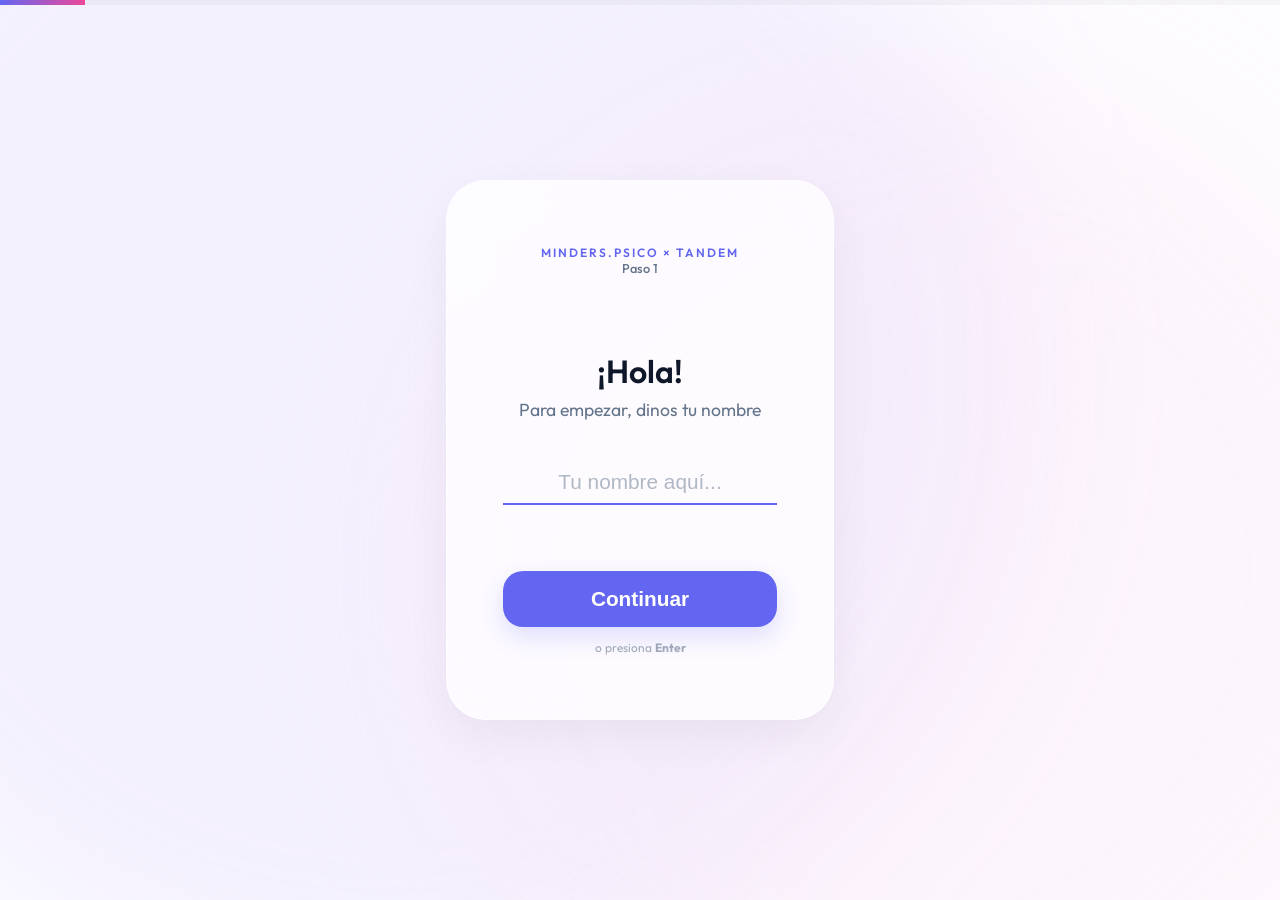
==== post.html @ 0465cc88 "Initial commit" ====
<!DOCTYPE html>
<html lang="es">

<head>
    <meta charset="UTF-8">
    <meta name="viewport" content="width=device-width, initial-scale=1.0">
    <title>Post-Encuesta de Bienestar | minders.psico</title>
    <link rel="preconnect" href="https://fonts.googleapis.com">
    <link rel="preconnect" href="https://fonts.gstatic.com" crossorigin>
    <link href="https://fonts.googleapis.com/css2?family=Outfit:wght@300;400;600&display=swap" rel="stylesheet">
    <link rel="stylesheet" href="css/style.css">
</head>

<body>
    <div class="bg-blobs">
        <div class="blob blob-1"></div>
        <div class="blob blob-2"></div>
    </div>

    <div id="app">
        <div class="progress-container">
            <div id="progress-bar" class="progress-bar"></div>
        </div>

        <main id="survey-container">
            <section id="question-screen" class="screen active">
                <div class="content">
                    <div class="branding">minders.psico × Tandem</div>
                    <div class="question-number">Paso <span id="current-number">1</span></div>

                    <h2 id="question-text">Iniciando...</h2>

                    <div id="input-container" class="input-container"></div>

                    <div id="controls" class="controls">
                        <button id="next-btn" class="btn-primary" onclick="handleNext()">Continuar</button>
                        <p class="press-enter">o presiona <strong>Enter</strong></p>
                    </div>
                </div>
            </section>

            <section id="final-screen" class="screen">
                <div class="content">
                    <div class="branding">minders.psico × Tandem</div>
                    <div class="question-number">Finalizado</div>

                    <div class="success-icon">✨</div>
                    <h2>¡Excelente trabajo!</h2>
                    <p>Has completado el proceso. Aplicar lo aprendido es el siguiente paso para un mejor ambiente
                        escolar.</p>
                </div>
            </section>
        </main>
    </div>

    <script>window.SURVEY_TYPE = 'post';</script>
    <script src="js/app.js"></script>
</body>

</html>
---- css/style.css ----
:root {
    --primary-color: #6366f1;
    --primary-sh: rgba(99, 102, 241, 0.15);
    --accent-color: #ec4899;
    --text-main: #0f172a;
    --text-muted: #64748b;
    --glass-bg: rgba(255, 255, 255, 0.78);
    --glass-border: rgba(255, 255, 255, 0.5);
}

* {
    margin: 0;
    padding: 0;
    box-sizing: border-box;
    -webkit-tap-highlight-color: transparent;
}

body {
    font-family: 'Outfit', sans-serif;
    background: #fdfcff;
    color: var(--text-main);
    min-height: 100vh;
    display: flex;
    justify-content: center;
    align-items: center;
    overflow-x: hidden;
    position: relative;
    padding: 1rem;
}

.bg-blobs {
    position: fixed;
    top: 0;
    left: 0;
    width: 100%;
    height: 100%;
    z-index: -1;
}

.blob {
    position: absolute;
    border-radius: 50%;
    filter: blur(80px);
    opacity: 0.15;
    animation: drift 20s infinite alternate ease-in-out;
}

.blob-1 {
    width: 100vw;
    height: 100vw;
    background: #c4b5fd;
    top: -30%;
    left: -20%;
}

.blob-2 {
    width: 80vw;
    height: 80vw;
    background: #fbcfe8;
    bottom: -20%;
    right: -10%;
    animation-delay: -5s;
}

@keyframes drift {
    from {
        transform: translate(0, 0) scale(1.1);
    }

    to {
        transform: translate(50px, 40px) scale(1);
    }
}

#app {
    width: 100%;
    max-width: 500px;
    z-index: 10;
    display: flex;
    justify-content: center;
}

.progress-container {
    position: fixed;
    top: 0;
    left: 0;
    width: 100%;
    height: 5px;
    background: rgba(0, 0, 0, 0.03);
    z-index: 1000;
}

.progress-bar {
    height: 100%;
    width: 0%;
    background: linear-gradient(90deg, var(--primary-color), var(--accent-color));
    transition: width 0.4s cubic-bezier(0.165, 0.84, 0.44, 1);
}

.content {
    background: var(--glass-bg);
    backdrop-filter: blur(25px);
    -webkit-backdrop-filter: blur(25px);
    border: 1px solid var(--glass-border);
    border-radius: 40px;
    padding: 1.5rem 1.5rem;
    box-shadow: 0 15px 45px rgba(0, 0, 0, 0.05);
    text-align: center;
    min-height: 520px;
    /* Taller like Image Q */
    width: 100%;
    display: flex;
    flex-direction: column;
    justify-content: flex-start;
    align-items: center;
    transition: all 0.4s ease;
}

.branding {
    font-size: 0.75rem;
    font-weight: 600;
    letter-spacing: 2px;
    color: var(--primary-color);
    text-transform: uppercase;
    margin-bottom: 0;
}

.question-number {
    font-size: 0.8rem;
    font-weight: 500;
    color: var(--text-muted);
    margin-bottom: 1.5rem;
}

h2 {
    font-size: 1.25rem;
    font-weight: 600;
    margin-top: auto;
    /* Push center group from top */
    margin-bottom: 0.4rem;
    line-height: 1.25;
    width: 100%;
    max-width: 450px;
    text-align: center;
    color: var(--text-main);
}

.sub-text {
    display: block;
    font-size: 1.1rem;
    font-weight: 400;
    color: var(--text-muted);
    margin-top: 0.5rem;
}

/* Question Centering */
.input-container {
    width: 100%;
    margin-bottom: auto;
    /* Pushes button to bottom */
    display: flex;
    flex-direction: column;
    align-items: center;
    justify-content: center;
}

.type-text-input {
    width: 100%;
    max-width: 420px;
    background: transparent;
    border: none;
    border-bottom: 2px solid var(--primary-color);
    font-size: 1.35rem;
    padding: 0.5rem 0;
    color: var(--text-main);
    outline: none;
    text-align: center;
    transition: 0.3s;
}

.type-text-input::placeholder {
    font-size: 1.3rem;
    color: var(--text-muted);
    opacity: 0.5;
}

/* Custom Select Style */
.custom-select {
    position: relative;
    width: 100%;
    max-width: 420px;
    z-index: 100;
}

.custom-select-trigger {
    width: 100%;
    padding: 0.5rem 0;
    border: none;
    border-bottom: 2px solid var(--primary-color);
    background: transparent;
    font-size: 1.35rem;
    font-weight: 500;
    cursor: pointer;
    display: flex;
    align-items: center;
    justify-content: center;
    position: relative;
    transition: 0.3s;
}

.custom-select-trigger:hover {
    border-color: var(--primary-color);
    box-shadow: 0 4px 15px var(--primary-sh);
}

.custom-select-trigger span {
    color: var(--text-main);
    opacity: 0.5;
}

.custom-select.has-value .custom-select-trigger span {
    opacity: 1;
}

.custom-select-trigger::after {
    content: '';
    width: 10px;
    height: 10px;
    border-right: 2px solid var(--primary-color);
    border-bottom: 2px solid var(--primary-color);
    transform: translateY(-70%) rotate(45deg);
    position: absolute;
    right: 0.5rem;
    top: 50%;
    transition: all 0.3s ease;
    opacity: 0.6;
}

.custom-select.open .custom-select-trigger::after {
    transform: translateY(-30%) rotate(-135deg);
}

.custom-select-options {
    position: absolute;
    top: calc(100% + 8px);
    left: 0;
    right: 0;
    background: rgba(255, 255, 255, 0.95);
    backdrop-filter: blur(15px);
    -webkit-backdrop-filter: blur(15px);
    border: 1px solid var(--glass-border);
    border-radius: 20px;
    box-shadow: 0 10px 40px rgba(0, 0, 0, 0.1);
    opacity: 0;
    visibility: hidden;
    transform: translateY(-10px);
    transition: all 0.3s cubic-bezier(0.4, 0, 0.2, 1);
    overflow: hidden;
    z-index: 110;
    max-height: 280px;
    overflow-y: auto;
}

.custom-select.open .custom-select-options {
    opacity: 1;
    visibility: visible;
    transform: translateY(0);
}

.custom-select-option {
    padding: 1.1rem;
    cursor: pointer;
    text-align: center;
    font-weight: 500;
    font-size: 1.05rem;
    color: var(--text-main);
    transition: all 0.2s;
    border-bottom: 1px solid rgba(0, 0, 0, 0.03);
}

.custom-select-option:last-child {
    border-bottom: none;
}

.custom-select-option:hover {
    background: var(--primary-sh);
    color: var(--primary-color);
}

/* Ocultar selects nativos */
.type-select {
    display: none;
}

/* Mood Grid - Centrado Simétrico */
.mood-grid {
    display: flex;
    flex-wrap: wrap;
    justify-content: center;
    gap: 0.5rem;
    width: 100%;
}

.mood-option {
    flex: 0 1 calc(50% - 0.5rem);
    min-width: 110px;
    background: white;
    border: 1px solid rgba(0, 0, 0, 0.05);
    border-radius: 20px;
    padding: 0.75rem 0.4rem;
    cursor: pointer;
    transition: all 0.2s;
    display: flex;
    flex-direction: column;
    align-items: center;
}

.mood-option .emoji {
    font-size: 1.8rem;
    margin-bottom: 0.3rem;
}

.mood-option .label {
    font-size: 0.75rem;
    font-weight: 600;
    color: var(--text-muted);
}

.mood-option:hover {
    transform: translateY(-3px);
    border-color: var(--primary-color);
}

/* Likert Scale - Centrada */
.likert-wrapper {
    width: 100%;
    max-width: 360px;
    display: flex;
    flex-direction: column;
    gap: 1rem;
}

.likert-scale {
    display: flex;
    justify-content: center;
    gap: 0.5rem;
}

.likert-num-btn {
    width: 50px;
    height: 50px;
    border-radius: 16px;
    border: 1px solid rgba(0, 0, 0, 0.05);
    background: white;
    font-size: 1.1rem;
    font-weight: 600;
    cursor: pointer;
    transition: 0.2s;
}

.likert-num-btn:hover {
    background: var(--primary-sh);
    border-color: var(--primary-color);
    color: var(--primary-color);
}

.likert-labels {
    display: flex;
    justify-content: space-between;
    width: 100%;
    max-width: 282px;
    /* 5 buttons of 50px + 4 gaps of 8px */
    margin: 0.5rem auto 0;
}

.likert-labels span {
    font-size: 0.75rem;
    color: var(--text-muted);
    font-weight: 500;
    flex: 1;
    line-height: 1.2;
}

.likert-labels span:first-child {
    text-align: left;
}

.likert-labels span:last-child {
    text-align: right;
}

/* Options List */
.options-list {
    width: 100%;
    max-width: 420px;
    display: flex;
    flex-direction: column;
    gap: 0.4rem;
}

.option-btn {
    width: 100%;
    padding: 0.6rem 0.8rem;
    text-align: left;
    background: white;
    border: 1px solid rgba(0, 0, 0, 0.05);
    border-radius: 16px;
    font-size: 0.9rem;
    font-weight: 500;
    cursor: pointer;
    transition: 0.2s;
    display: flex;
    align-items: center;
}

.option-btn:hover {
    background: #f8faff;
    transform: translateX(5px);
    border-color: var(--primary-color);
}

.option-key {
    background: var(--primary-sh);
    color: var(--primary-color);
    padding: 0.15rem 0.4rem;
    border-radius: 6px;
    font-size: 0.7rem;
    margin-right: 0.75rem;
}

/* Controls - Vertical Hierarchy */
.controls {
    display: flex;
    flex-direction: column;
    align-items: center;
    gap: 0.8rem;
    width: 100%;
    padding-top: 1rem;
}

.btn-primary {
    background: var(--primary-color);
    color: white;
    padding: 1rem 2.5rem;
    border-radius: 20px;
    border: none;
    font-size: 1.3rem;
    font-weight: 600;
    cursor: pointer;
    box-shadow: 0 10px 25px rgba(99, 102, 241, 0.2);
    width: 100%;
    max-width: 420px;
    /* Matches wider inputs */
    transition: 0.2s;
    margin-top: auto;
    /* Push to bottom of card */
}

.btn-primary:active {
    transform: scale(0.96);
}

.press-enter {
    font-size: 0.75rem;
    color: var(--text-muted);
    opacity: 0.6;
    display: none;
    /* Hidden on mobile */
}

/* Screens */
.screen {
    display: none;
    opacity: 0;
    width: 100%;
}

.screen.active {
    display: flex;
    opacity: 1;
}

.success-icon {
    font-size: 5rem;
    margin-top: auto;
    /* Pushes icon to center */
    margin-bottom: 0.5rem;
    filter: drop-shadow(0 10px 15px rgba(0, 0, 0, 0.05));
    transition: transform 0.6s cubic-bezier(0.175, 0.885, 0.32, 1.275);
}

.screen.active .success-icon {
    transform: scale(1.1);
}

#final-screen .content {
    gap: 1.2rem;
}

#final-screen .content h2 {
    margin-bottom: 0.5rem;
}

#final-screen .content p {
    font-size: 1.1rem;
    line-height: 1.5;
    color: var(--text-muted);
    max-width: 340px;
    margin-bottom: auto;
    /* Pushes content to center */
}

/* Desktop Symmetry Centering */
@media (min-width: 768px) {
    #app {
        max-width: 600px;
    }

    .content {
        padding: 4rem 3.5rem;
        min-height: 540px;
    }

    .mood-option {
        flex: 0 1 calc(33.33% - 1rem);
    }

    h2 {
        font-size: 2rem;
        margin-bottom: 2.5rem;
    }

    .press-enter {
        display: block;
        /* Show on desktop */
    }
}
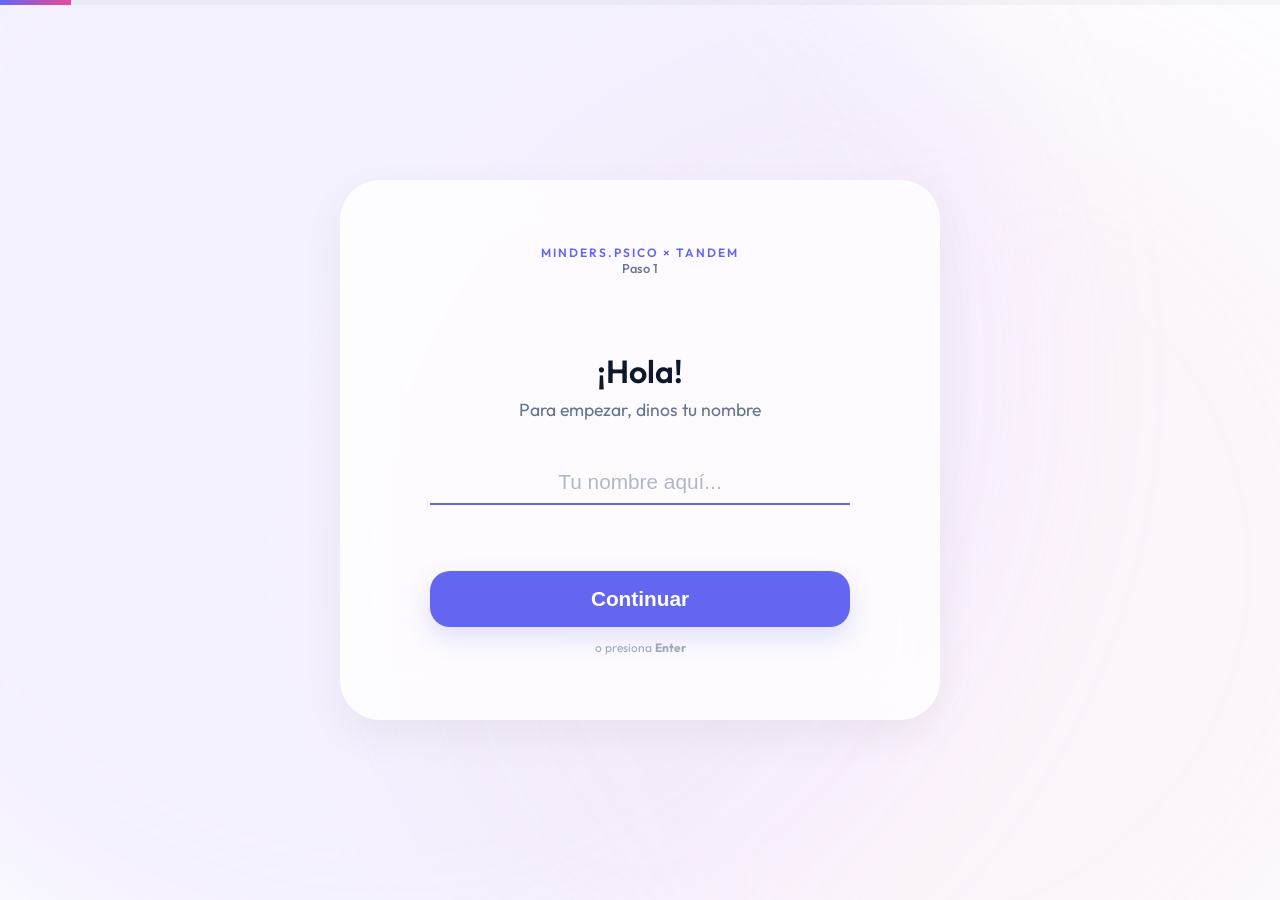
==== commit 675ac9fa: "Mejoras UI y pre-test: centrado en móviles, campos obligatorios, back button y nuevas preguntas de s" ====
--- a/post.html
+++ b/post.html
@@ -33,7 +33,10 @@
                     <div id="input-container" class="input-container"></div>
 
                     <div id="controls" class="controls">
-                        <button id="next-btn" class="btn-primary" onclick="handleNext()">Continuar</button>
+                        <div class="buttons-row">
+                            <button id="prev-btn" class="btn-back" onclick="handlePrev()" style="display: none;">&larr;</button>
+                            <button id="next-btn" class="btn-primary" onclick="handleNext()">Continuar</button>
+                        </div>
                         <p class="press-enter">o presiona <strong>Enter</strong></p>
                     </div>
                 </div>
--- a/css/style.css
+++ b/css/style.css
@@ -15,6 +15,13 @@
     -webkit-tap-highlight-color: transparent;
 }
 
+html, body {
+    overflow-x: hidden;
+    width: 100%;
+    margin: 0;
+    padding: 0;
+}
+
 body {
     font-family: 'Outfit', sans-serif;
     background: #fdfcff;
@@ -23,9 +30,9 @@
     display: flex;
     justify-content: center;
     align-items: center;
-    overflow-x: hidden;
     position: relative;
     padding: 1rem;
+    box-sizing: border-box;
 }
 
 .bg-blobs {
@@ -76,6 +83,12 @@
     width: 100%;
     max-width: 500px;
     z-index: 10;
+    display: flex;
+    justify-content: center;
+}
+
+#survey-container {
+    width: 100%;
     display: flex;
     justify-content: center;
 }
@@ -114,6 +127,17 @@
     justify-content: flex-start;
     align-items: center;
     transition: all 0.4s ease;
+}
+
+@keyframes shake-anim {
+    0%, 100% { transform: translateX(0); }
+    25% { transform: translateX(-5px); }
+    50% { transform: translateX(5px); }
+    75% { transform: translateX(-5px); }
+}
+
+.shake-anim {
+    animation: shake-anim 0.4s ease-in-out;
 }
 
 .branding {
@@ -438,6 +462,33 @@
     padding-top: 1rem;
 }
 
+.buttons-row {
+    display: flex;
+    gap: 0.8rem;
+    width: 100%;
+    max-width: 420px;
+    align-items: stretch;
+}
+
+.btn-back {
+    background: transparent;
+    color: var(--primary-color);
+    padding: 1rem;
+    border-radius: 20px;
+    border: 2px solid var(--primary-color);
+    font-size: 1.3rem;
+    font-weight: 600;
+    cursor: pointer;
+    transition: 0.2s;
+    display: flex;
+    align-items: center;
+    justify-content: center;
+}
+
+.btn-back:hover {
+    background: var(--primary-sh);
+}
+
 .btn-primary {
     background: var(--primary-color);
     color: white;
